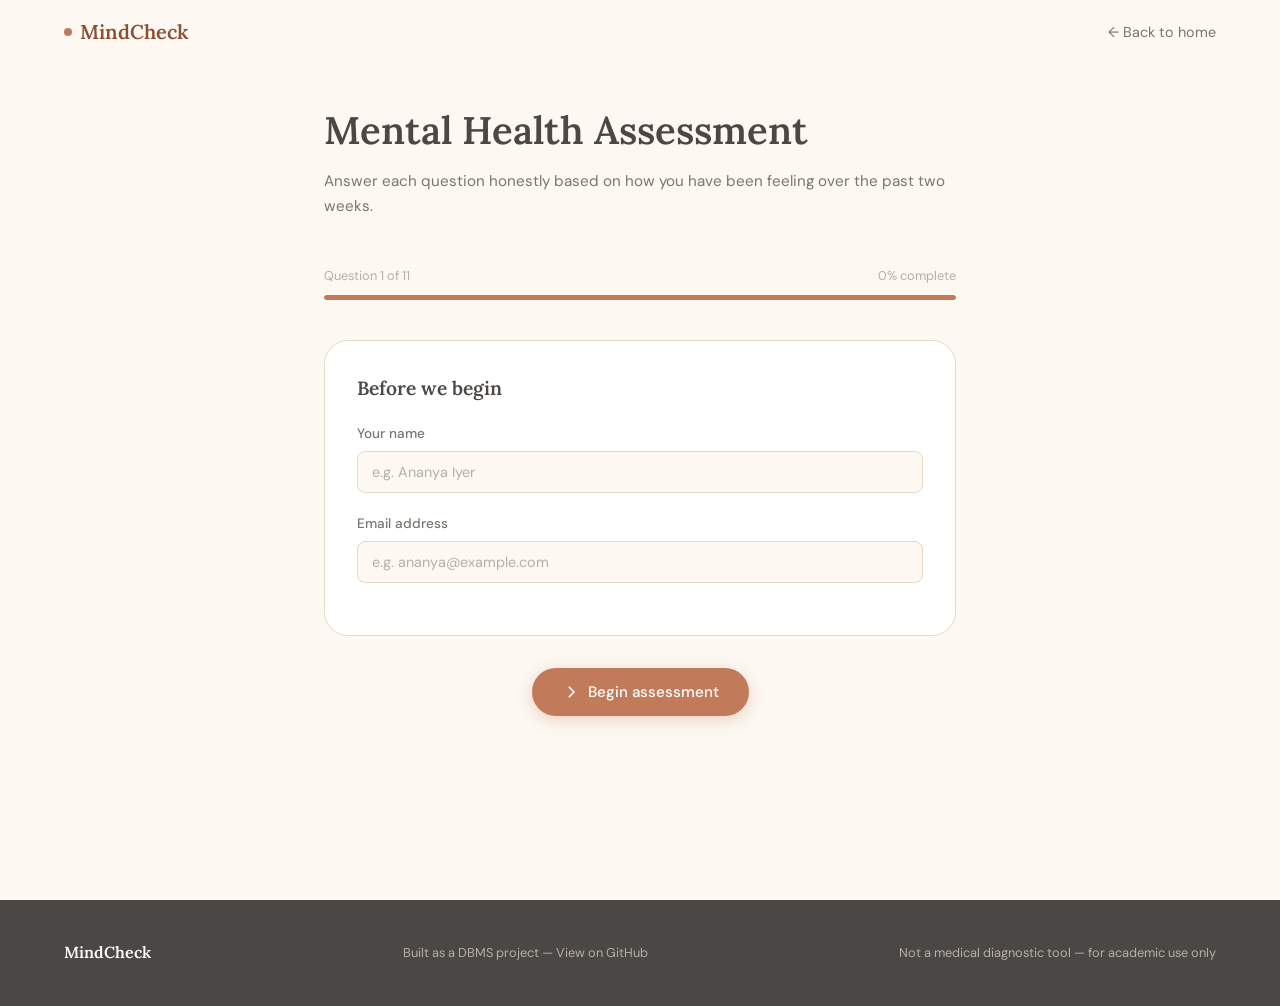
==== src/templates/Questionnaire.html @ 31379366 "Fixed backed" ====
<!DOCTYPE html>
<html lang="en">
<head>
  <meta charset="UTF-8" />
  <meta name="viewport" content="width=device-width, initial-scale=1.0" />
  <title>Assessment — MindCheck</title>
  <link rel="preconnect" href="https://fonts.googleapis.com" />
  <link rel="preconnect" href="https://fonts.gstatic.com" crossorigin />
  <link href="https://fonts.googleapis.com/css2?family=Lora:ital,wght@0,400;0,500;0,600;1,400&family=DM+Sans:wght@300;400;500&display=swap" rel="stylesheet" />
  <link rel="stylesheet" href="../static/css/style.css" />
</head>
<body>

  <!-- NAV -->
  <nav id="navbar">
    <a href="index.html" class="nav-logo">
      <span class="dot"></span>MindCheck
    </a>
    <ul class="nav-links">
      <li><a href="index.html">← Back to home</a></li>
    </ul>
  </nav>

  <!-- QUESTIONNAIRE -->
  <main class="quiz-page">

    <div class="quiz-header">
      <h1>Mental Health Assessment</h1>
      <p>Answer each question honestly based on how you have been feeling over the past two weeks.</p>
    </div>

    <!-- PROGRESS BAR -->
    <div class="quiz-progress-wrap">
      <div class="quiz-progress-info">
        <span id="progress-label">Question 1 of 11</span>
        <span id="progress-percent">0% complete</span>
      </div>
      <div class="quiz-progress-bar">
        <div class="quiz-progress-fill" id="quiz-progress-fill"></div>
      </div>
    </div>

    <!-- STEP 0: USER INFO -->
    <div class="quiz-step" id="step-0">
      <div class="user-info-section">
        <h2>Before we begin</h2>
        <div class="form-group">
          <label for="user-name">Your name</label>
          <input type="text" id="user-name" placeholder="e.g. Ananya Iyer" autocomplete="off" />
        </div>
        <div class="form-group">
          <label for="user-email">Email address</label>
          <input type="email" id="user-email" placeholder="e.g. ananya@example.com" autocomplete="off" />
        </div>
        <div id="info-error" class="field-error" style="display:none;">Please fill in both fields to continue.</div>
      </div>
      <div style="text-align:center;">
        <button class="btn-primary" onclick="startQuiz()">
          <svg viewBox="0 0 24 24" fill="none" stroke="currentColor" stroke-width="2"><path d="M9 5l7 7-7 7"/></svg>
          Begin assessment
        </button>
      </div>
    </div>

    <!-- STEPS 1–10: QUESTIONS -->
    <div id="questions-container"></div>

    <!-- SUBMIT -->
    <div class="quiz-submit" id="submit-section" style="display:none;">
      <div class="disclaimer" style="max-width:520px; margin: 0 auto 2rem; text-align:left;">
        <strong>Before you submit:</strong> Make sure all your answers reflect how you have genuinely been feeling. Your result is based entirely on your responses.
      </div>
      <button class="btn-primary btn-large" onclick="submitQuiz()">
        <svg viewBox="0 0 24 24" fill="none" stroke="currentColor" stroke-width="2"><path d="M9 12l2 2 4-4m6 2a9 9 0 11-18 0 9 9 0 0118 0z"/></svg>
        See my result
      </button>
    </div>

  </main>

  <!-- FOOTER -->
  <footer>
    <span class="footer-logo">MindCheck</span>
    <p>Built as a DBMS project &mdash; <a href="https://github.com/Dia-Garg/Mental_health_analyser" target="_blank">View on GitHub</a></p>
    <p>Not a medical diagnostic tool &mdash; for academic use only</p>
  </footer>

  <script src="../static/js/main.js"></script>
  <script src="../static/js/questionnaire.js"></script>
</body>
</html>
---- src/static/css/style.css ----
/* MindCheck — style.css */

*, *::before, *::after { box-sizing: border-box; margin: 0; padding: 0; }

:root {
  --cream:       #FDF8F2;
  --cream-mid:   #F5EDE0;
  --tan:         #E8D9C5;
  --terra:       #C17A5A;
  --terra-dark:  #8B4F35;
  --terra-pale:  #F0DDD1;
  --sage:        #7A9E82;
  --sage-pale:   #DFF0E3;
  --slate:       #4A4744;
  --slate-mid:   #7A756F;
  --slate-light: #B5AFA8;
  --white:       #FFFFFF;
  --serif:       'Lora', Georgia, serif;
  --sans:        'DM Sans', system-ui, sans-serif;
  --r-sm: 8px; --r-md: 16px; --r-lg: 24px; --r-xl: 40px;
  --shadow: 0 4px 24px rgba(74,71,68,0.10);
}

html { scroll-behavior: smooth; }
body { font-family: var(--sans); background: var(--cream); color: var(--slate); line-height: 1.6; overflow-x: hidden; }

/* NAV */
nav {
  position: fixed; top: 0; left: 0; right: 0; z-index: 100;
  background: rgba(253,248,242,0.88); backdrop-filter: blur(12px);
  border-bottom: 1px solid transparent;
  padding: 0 5%; height: 64px;
  display: flex; align-items: center; justify-content: space-between;
  transition: border-color 0.3s;
}
nav.scrolled { border-bottom-color: var(--tan); }
.nav-logo { font-family: var(--serif); font-size: 1.25rem; font-weight: 600; color: var(--terra-dark); text-decoration: none; display: flex; align-items: center; gap: 8px; }
.nav-logo .dot { width: 8px; height: 8px; background: var(--terra); border-radius: 50%; }
.nav-links { display: flex; align-items: center; gap: 2rem; list-style: none; }
.nav-links a { font-size: 0.9rem; color: var(--slate-mid); text-decoration: none; transition: color 0.2s; }
.nav-links a:hover { color: var(--terra); }
.nav-cta { background: var(--terra) !important; color: var(--white) !important; padding: 8px 22px !important; border-radius: var(--r-xl) !important; font-weight: 500 !important; }
.nav-cta:hover { background: var(--terra-dark) !important; }

/* BUTTONS */
.btn-primary {
  display: inline-flex; align-items: center; gap: 8px;
  background: var(--terra); color: var(--white);
  font-family: var(--sans); font-size: 0.95rem; font-weight: 500;
  padding: 14px 30px; border-radius: var(--r-xl);
  text-decoration: none; border: none; cursor: pointer;
  box-shadow: 0 4px 16px rgba(193,122,90,0.30);
  transition: background 0.2s, transform 0.15s, box-shadow 0.2s;
}
.btn-primary svg { width: 18px; height: 18px; }
.btn-primary:hover { background: var(--terra-dark); transform: translateY(-2px); box-shadow: 0 8px 24px rgba(193,122,90,0.35); }
.btn-primary.btn-large { font-size: 1rem; padding: 16px 36px; }
.btn-primary.btn-large svg { width: 20px; height: 20px; }
.btn-ghost { display: inline-flex; align-items: center; gap: 8px; color: var(--slate-mid); font-size: 0.9rem; text-decoration: none; background: none; border: none; cursor: pointer; transition: color 0.2s; }
.btn-ghost:hover { color: var(--terra); }

/* SECTION SHARED */
.section { padding: 100px 5%; }
.questions-section { background: var(--cream-mid); padding: 100px 5%; }
.section-label { display: inline-flex; align-items: center; gap: 6px; font-size: 0.75rem; font-weight: 500; letter-spacing: 0.08em; text-transform: uppercase; color: var(--terra); margin-bottom: 0.75rem; }
.section-label::before { content: ''; display: block; width: 20px; height: 1px; background: var(--terra); }
.section-title { font-family: var(--serif); font-size: clamp(1.8rem, 3vw, 2.5rem); font-weight: 600; color: var(--slate); margin-bottom: 1rem; line-height: 1.25; }
.section-sub { font-size: 1rem; color: var(--slate-mid); max-width: 480px; line-height: 1.7; }

/* HERO */
.hero { min-height: 100vh; padding: 120px 5% 80px; display: flex; flex-direction: column; align-items: center; justify-content: center; text-align: center; position: relative; overflow: hidden; }
.hero::before { content: ''; position: absolute; top: -100px; right: -200px; width: 700px; height: 700px; background: radial-gradient(circle, rgba(193,122,90,0.09) 0%, transparent 70%); border-radius: 50%; pointer-events: none; }
.hero::after  { content: ''; position: absolute; bottom: -80px; left: -100px; width: 500px; height: 500px; background: radial-gradient(circle, rgba(122,158,130,0.09) 0%, transparent 70%); border-radius: 50%; pointer-events: none; }
.hero-text { position: relative; z-index: 1; }
.hero-badge { display: inline-flex; align-items: center; gap: 6px; background: var(--terra-pale); color: var(--terra-dark); font-size: 0.8rem; font-weight: 500; padding: 6px 14px; border-radius: var(--r-xl); margin-bottom: 1.5rem; }
.hero-badge span { width: 6px; height: 6px; background: var(--terra); border-radius: 50%; }
.hero-title { font-family: var(--serif); font-size: clamp(2.4rem, 4vw, 3.4rem); font-weight: 600; line-height: 1.2; margin-bottom: 1.25rem; }
.hero-title em { font-style: italic; color: var(--terra); }
.hero-subtitle { font-size: 1.05rem; color: var(--slate-mid); line-height: 1.75; max-width: 520px; margin: 0 auto 2.5rem; }
.hero-actions { display: flex; align-items: center; justify-content: center; gap: 1rem; flex-wrap: wrap; }
.hero-trust { margin-top: 2.5rem; display: flex; align-items: center; justify-content: center; gap: 1.5rem; flex-wrap: wrap; }
.trust-item { display: flex; align-items: center; gap: 6px; font-size: 0.8rem; color: var(--slate-light); }
.trust-item svg { width: 14px; height: 14px; color: var(--sage); }

/* HERO CARD */
.hero-visual { position: relative; z-index: 1; display: flex; flex-direction: column; gap: 1rem; }
@keyframes float { 0%,100% { transform: translateY(0); } 50% { transform: translateY(-8px); } }
.card-main { background: var(--white); border-radius: var(--r-lg); padding: 1.75rem; box-shadow: var(--shadow); border: 1px solid var(--tan); animation: float 5s ease-in-out infinite; }
.card-mini { background: var(--white); border-radius: var(--r-md); padding: 1rem 1.25rem; box-shadow: 0 2px 12px rgba(74,71,68,0.08); border: 1px solid var(--tan); display: flex; align-items: center; gap: 12px; animation: float 5s ease-in-out infinite 1.5s; }
.card-header { display: flex; align-items: center; gap: 10px; margin-bottom: 1.25rem; }
.card-avatar { width: 40px; height: 40px; border-radius: 50%; background: var(--terra-pale); display: flex; align-items: center; justify-content: center; font-family: var(--serif); font-size: 1.1rem; color: var(--terra); flex-shrink: 0; }
.card-meta strong { display: block; font-size: 0.9rem; font-weight: 500; }
.card-meta span, .mini-text span { font-size: 0.75rem; color: var(--slate-light); }
.card-status { background: var(--sage-pale); color: var(--sage); font-size: 0.7rem; font-weight: 500; padding: 4px 10px; border-radius: var(--r-xl); }
.card-question { font-family: var(--serif); font-size: 0.95rem; margin-bottom: 1rem; line-height: 1.5; }
.card-progress { margin-top: 1.25rem; display: flex; align-items: center; gap: 10px; }
.mini-icon { width: 36px; height: 36px; border-radius: var(--r-sm); background: var(--sage-pale); display: flex; align-items: center; justify-content: center; flex-shrink: 0; }
.mini-icon svg { width: 18px; height: 18px; color: var(--sage); }
.mini-text strong { display: block; font-size: 0.85rem; font-weight: 500; }

/* OPTIONS — shared by hero card + questionnaire */
.card-options, .answer-options { display: flex; flex-direction: column; gap: 8px; }
.option-item, .answer-option {
  display: flex; align-items: center; gap: 10px;
  background: var(--cream); border: 1.5px solid var(--tan); border-radius: var(--r-sm);
  padding: 10px 14px; font-size: 0.88rem; color: var(--slate-mid);
  cursor: pointer; transition: all 0.2s; user-select: none;
}
.option-item:hover:not(.active), .answer-option:hover:not(.selected) { border-color: var(--slate-light); background: var(--cream-mid); }
.option-item.active, .answer-option.selected { background: var(--terra-pale); border-color: var(--terra); color: var(--terra-dark); }
.option-dot, .answer-radio { width: 16px; height: 16px; border-radius: 50%; border: 2px solid var(--tan); flex-shrink: 0; transition: all 0.2s; display: flex; align-items: center; justify-content: center; }
.option-item.active .option-dot, .answer-option.selected .answer-radio { border-color: var(--terra); background: var(--terra); }
.answer-option.selected .answer-radio::after { content: ''; width: 6px; height: 6px; background: var(--white); border-radius: 50%; }
.answer-option { padding: 12px 16px; }

/* PROGRESS BAR — shared */
.progress-bar, .quiz-progress-bar { height: 5px; background: var(--tan); border-radius: 3px; overflow: hidden; }
.progress-fill, .quiz-progress-fill { height: 100%; background: var(--terra); border-radius: 3px; transition: width 0.6s ease; }
.progress-fill { width: 0%; }
.progress-text { font-size: 0.75rem; color: var(--slate-light); white-space: nowrap; }

/* HOW IT WORKS */
.how-grid { display: grid; grid-template-columns: repeat(3,1fr); gap: 1.5rem; margin-top: 3.5rem; }
.how-card { background: var(--white); border: 1px solid var(--tan); border-radius: var(--r-lg); padding: 2rem; position: relative; transition: transform 0.2s, box-shadow 0.2s; }
.how-card:hover { transform: translateY(-4px); box-shadow: var(--shadow); }
.how-number { font-family: var(--serif); font-size: 3rem; font-weight: 600; color: var(--tan); line-height: 1; margin-bottom: 1rem; }
.how-card h3 { font-family: var(--serif); font-size: 1.15rem; font-weight: 600; margin-bottom: 0.6rem; }
.how-card p { font-size: 0.88rem; color: var(--slate-mid); line-height: 1.65; }
.how-chip { position: absolute; top: 1.5rem; right: 1.5rem; width: 36px; height: 36px; border-radius: 50%; display: flex; align-items: center; justify-content: center; }
.how-chip svg { width: 18px; height: 18px; }
.chip-terra { background: var(--terra-pale); color: var(--terra); }
.chip-sage  { background: var(--sage-pale);  color: var(--sage); }
.chip-warm  { background: var(--cream-mid);  color: var(--slate-mid); }

/* QUESTIONS SECTION */
.questions-layout { display: grid; grid-template-columns: 1fr 1.2fr; gap: 5rem; align-items: start; margin-top: 3.5rem; }
.questions-list { display: flex; flex-direction: column; gap: 0.75rem; }
.q-item { display: flex; align-items: flex-start; gap: 12px; background: var(--white); border: 1px solid var(--tan); border-radius: var(--r-md); padding: 1rem 1.25rem; transition: border-color 0.2s, transform 0.2s; }
.q-item:hover { border-color: var(--terra); transform: translateX(4px); }
.q-num { min-width: 22px; height: 22px; background: var(--terra-pale); border-radius: 50%; display: flex; align-items: center; justify-content: center; font-size: 0.7rem; font-weight: 500; color: var(--terra); flex-shrink: 0; margin-top: 2px; }
.q-item p { font-size: 0.88rem; color: var(--slate-mid); line-height: 1.5; }
.questions-right { display: flex; flex-direction: column; gap: 1.25rem; position: sticky; top: 84px; }
.honesty-card { background: var(--white); border: 1px solid var(--tan); border-radius: var(--r-lg); padding: 2rem; box-shadow: var(--shadow); }
.honesty-icon { width: 48px; height: 48px; background: var(--terra-pale); border-radius: var(--r-sm); display: flex; align-items: center; justify-content: center; margin-bottom: 1.25rem; }
.honesty-icon svg { width: 24px; height: 24px; color: var(--terra); }
.honesty-card h3 { font-family: var(--serif); font-size: 1.2rem; font-weight: 600; margin-bottom: 0.75rem; }
.honesty-card p { font-size: 0.88rem; color: var(--slate-mid); line-height: 1.7; margin-bottom: 1.25rem; }
.honesty-list { list-style: none; display: flex; flex-direction: column; gap: 0.6rem; }
.honesty-list li { display: flex; align-items: center; gap: 8px; font-size: 0.85rem; color: var(--slate-mid); }
.honesty-list svg { width: 16px; height: 16px; color: var(--sage); flex-shrink: 0; }

/* DISCLAIMER */
.disclaimer { background: var(--cream); border-left: 3px solid var(--terra); border-radius: 0 var(--r-sm) var(--r-sm) 0; padding: 1rem 1.25rem; font-size: 0.8rem; color: var(--slate-mid); line-height: 1.65; }
.disclaimer strong { color: var(--terra-dark); }

/* CTA STRIP */
.cta-strip { padding: 100px 5%; text-align: center; position: relative; overflow: hidden; }
.cta-strip::before { content: ''; position: absolute; inset: 0; background: radial-gradient(ellipse at 20% 50%, rgba(193,122,90,0.07) 0%, transparent 60%), radial-gradient(ellipse at 80% 50%, rgba(122,158,130,0.07) 0%, transparent 60%); pointer-events: none; }
.cta-strip h2 { font-family: var(--serif); font-size: clamp(2rem,3.5vw,3rem); font-weight: 600; margin-bottom: 1rem; }
.cta-strip h2 em { font-style: italic; color: var(--terra); }
.cta-strip p { font-size: 1rem; color: var(--slate-mid); max-width: 440px; margin: 0 auto 2.5rem; line-height: 1.7; }

/* FOOTER */
footer { background: var(--slate); color: var(--slate-light); padding: 2.5rem 5%; display: flex; align-items: center; justify-content: space-between; gap: 1rem; flex-wrap: wrap; }
.footer-logo { font-family: var(--serif); color: var(--white); font-size: 1rem; font-weight: 600; }
footer p { font-size: 0.8rem; }
footer a { color: var(--slate-light); text-decoration: none; }
footer a:hover { color: var(--white); }

/* QUESTIONNAIRE PAGE */
.quiz-page { min-height: 100vh; padding: 100px 5% 80px; max-width: 760px; margin: 0 auto; }
.quiz-header { margin-bottom: 3rem; }
.quiz-header h1 { font-family: var(--serif); font-size: clamp(1.8rem,3vw,2.4rem); font-weight: 600; margin-bottom: 0.5rem; }
.quiz-header p { font-size: 0.95rem; color: var(--slate-mid); }
.quiz-progress-wrap { margin-bottom: 2.5rem; }
.quiz-progress-info { display: flex; justify-content: space-between; font-size: 0.8rem; color: var(--slate-light); margin-bottom: 8px; }
.question-block { background: var(--white); border: 1px solid var(--tan); border-radius: var(--r-lg); padding: 2rem; margin-bottom: 1.5rem; }
.question-block .q-label { font-size: 0.75rem; font-weight: 500; letter-spacing: 0.06em; text-transform: uppercase; color: var(--terra); margin-bottom: 0.75rem; }
.question-block .q-text { font-family: var(--serif); font-size: 1.1rem; font-weight: 500; margin-bottom: 1.5rem; line-height: 1.5; }
.quiz-submit { margin-top: 2.5rem; text-align: center; }
.quiz-nav { display: flex; align-items: center; justify-content: space-between; margin-top: 1.75rem; padding-top: 1.25rem; border-top: 1px solid var(--tan); }
.field-error { font-size: 0.82rem; color: #C0392B; margin-top: 0.5rem; }
.user-info-section { background: var(--white); border: 1px solid var(--tan); border-radius: var(--r-lg); padding: 2rem; margin-bottom: 2rem; }
.user-info-section h2 { font-family: var(--serif); font-size: 1.2rem; font-weight: 600; margin-bottom: 1.25rem; }
.form-group { display: flex; flex-direction: column; gap: 6px; margin-bottom: 1.25rem; }
.form-group label { font-size: 0.85rem; font-weight: 500; color: var(--slate-mid); }
.form-group input { background: var(--cream); border: 1.5px solid var(--tan); border-radius: var(--r-sm); padding: 11px 14px; font-family: var(--sans); font-size: 0.9rem; color: var(--slate); outline: none; transition: border-color 0.2s; }
.form-group input:focus { border-color: var(--terra); }
.form-group input::placeholder { color: var(--slate-light); }

/* RESULT PAGE */
.result-page { min-height: 100vh; padding: 100px 5% 80px; max-width: 700px; margin: 0 auto; }
.result-card { background: var(--white); border: 1px solid var(--tan); border-radius: var(--r-lg); padding: 2.5rem; box-shadow: var(--shadow); text-align: center; margin-bottom: 2rem; }
.result-icon { width: 72px; height: 72px; border-radius: 50%; margin: 0 auto 1.5rem; display: flex; align-items: center; justify-content: center; }
.result-icon svg { width: 32px; height: 32px; }
.result-icon.stable   { background: var(--sage-pale); color: var(--sage); }
.result-icon.mild     { background: #FFF0C8;           color: #B08000; }
.result-icon.moderate { background: var(--terra-pale); color: var(--terra); }
.result-icon.severe   { background: #FFD4D4;           color: #C0392B; }
.result-category { font-family: var(--serif); font-size: 1.8rem; font-weight: 600; margin-bottom: 0.5rem; }
.result-tagline { font-size: 0.95rem; color: var(--slate-mid); margin-bottom: 2rem; line-height: 1.6; }
.result-details { background: var(--white); border: 1px solid var(--tan); border-radius: var(--r-lg); padding: 2rem; margin-bottom: 1.5rem; }
.result-details h3 { font-family: var(--serif); font-size: 1.1rem; font-weight: 600; margin-bottom: 0.75rem; }
.result-details p { font-size: 0.9rem; color: var(--slate-mid); line-height: 1.7; }
.result-name { font-size: 0.9rem; color: var(--slate-light); margin-bottom: 0.4rem; }
.result-score-bar-wrap { margin-top: 1.5rem; display: flex; flex-direction: column; align-items: center; gap: 6px; }
.result-score-bar { width: 100%; max-width: 320px; height: 8px; background: var(--tan); border-radius: 4px; overflow: hidden; }
.result-score-fill { height: 100%; background: var(--terra); border-radius: 4px; transition: width 1s ease; width: 0%; }
.result-score-label { font-size: 0.8rem; color: var(--slate-light); }
.result-actions { display: flex; align-items: center; justify-content: center; gap: 1rem; margin-top: 2rem; flex-wrap: wrap; }
/* ADMIN PAGE */
.admin-page { min-height: 100vh; padding: 100px 5% 80px; }
.admin-header { display: flex; align-items: center; justify-content: space-between; margin-bottom: 2rem; flex-wrap: wrap; gap: 1rem; }
.admin-header h1 { font-family: var(--serif); font-size: clamp(1.6rem, 3vw, 2.2rem); font-weight: 600; margin-bottom: 0.25rem; }
.admin-header p { font-size: 0.9rem; color: var(--slate-mid); }
.admin-stats { display: grid; grid-template-columns: repeat(4, 1fr); gap: 1rem; margin-bottom: 2rem; }
.stat-card { background: var(--white); border: 1px solid var(--tan); border-radius: var(--r-md); padding: 1.25rem 1.5rem; display: flex; flex-direction: column; gap: 6px; }
.stat-label { font-size: 0.78rem; color: var(--slate-light); text-transform: uppercase; letter-spacing: 0.05em; }
.stat-value { font-family: var(--serif); font-size: 1.6rem; font-weight: 600; color: var(--slate); }
.admin-table-wrap { background: var(--white); border: 1px solid var(--tan); border-radius: var(--r-lg); overflow: hidden; }
.admin-table { width: 100%; border-collapse: collapse; font-size: 0.88rem; }
.admin-table thead { background: var(--cream-mid); }
.admin-table th { padding: 12px 16px; text-align: left; font-weight: 500; color: var(--slate-mid); font-size: 0.78rem; text-transform: uppercase; letter-spacing: 0.05em; border-bottom: 1px solid var(--tan); }
.admin-table td { padding: 14px 16px; border-bottom: 1px solid var(--tan); color: var(--slate); vertical-align: middle; }
.admin-table tbody tr:last-child td { border-bottom: none; }
.admin-table tbody tr:hover { background: var(--cream); }
.admin-email { color: var(--slate-mid) !important; font-size: 0.82rem; }
.admin-badge { display: inline-block; padding: 3px 10px; border-radius: var(--r-xl); font-size: 0.75rem; font-weight: 500; }
.admin-badge.stable   { background: var(--sage-pale);  color: var(--sage); }
.admin-badge.mild     { background: #FFF0C8;            color: #B08000; }
.admin-badge.moderate { background: var(--terra-pale);  color: var(--terra); }
.admin-badge.severe   { background: #FFD4D4;            color: #C0392B; }
.admin-empty { padding: 3rem; text-align: center; color: var(--slate-light); font-size: 0.9rem; }
@media (max-width: 900px) { .admin-stats { grid-template-columns: repeat(2, 1fr); } .admin-table { font-size: 0.8rem; } .admin-email { display: none; } }
@media (max-width: 900px) {
  .hero { grid-template-columns: 1fr; padding-top: 100px; }
  .hero-visual, .hide-mobile { display: none; }
  .how-grid, .questions-layout { grid-template-columns: 1fr; }
  .questions-layout { gap: 2.5rem; }
  .questions-right { position: static; }
  footer { flex-direction: column; text-align: center; gap: 0.5rem; }
}
@media (max-width: 600px) {
  .hero-trust, .hero-actions { flex-direction: column; align-items: flex-start; gap: 0.75rem; }
}
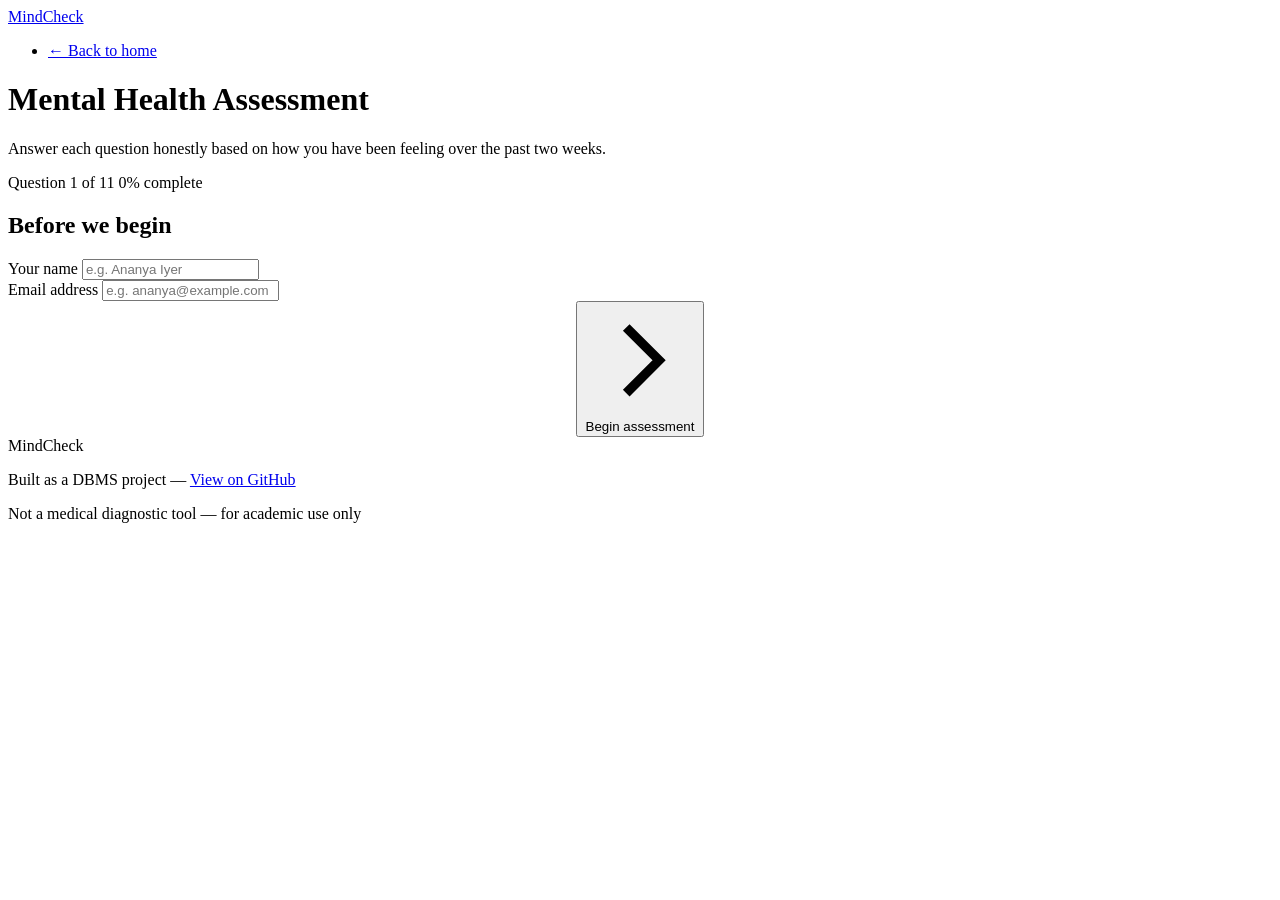
==== commit 75477376: "Connected Frontend,Backend and Database" ====
--- a/src/templates/Questionnaire.html
+++ b/src/templates/Questionnaire.html
@@ -7,7 +7,7 @@
   <link rel="preconnect" href="https://fonts.googleapis.com" />
   <link rel="preconnect" href="https://fonts.gstatic.com" crossorigin />
   <link href="https://fonts.googleapis.com/css2?family=Lora:ital,wght@0,400;0,500;0,600;1,400&family=DM+Sans:wght@300;400;500&display=swap" rel="stylesheet" />
-  <link rel="stylesheet" href="../static/css/style.css" />
+  <link rel="stylesheet" href="/static/css/style.css" />
 </head>
 <body>
 
@@ -85,7 +85,7 @@
     <p>Not a medical diagnostic tool &mdash; for academic use only</p>
   </footer>
 
-  <script src="../static/js/main.js"></script>
-  <script src="../static/js/questionnaire.js"></script>
+  <script src="/static/js/main.js"></script>
+  <script src="/static/js/questionnaire.js"></script>
 </body>
 </html>
